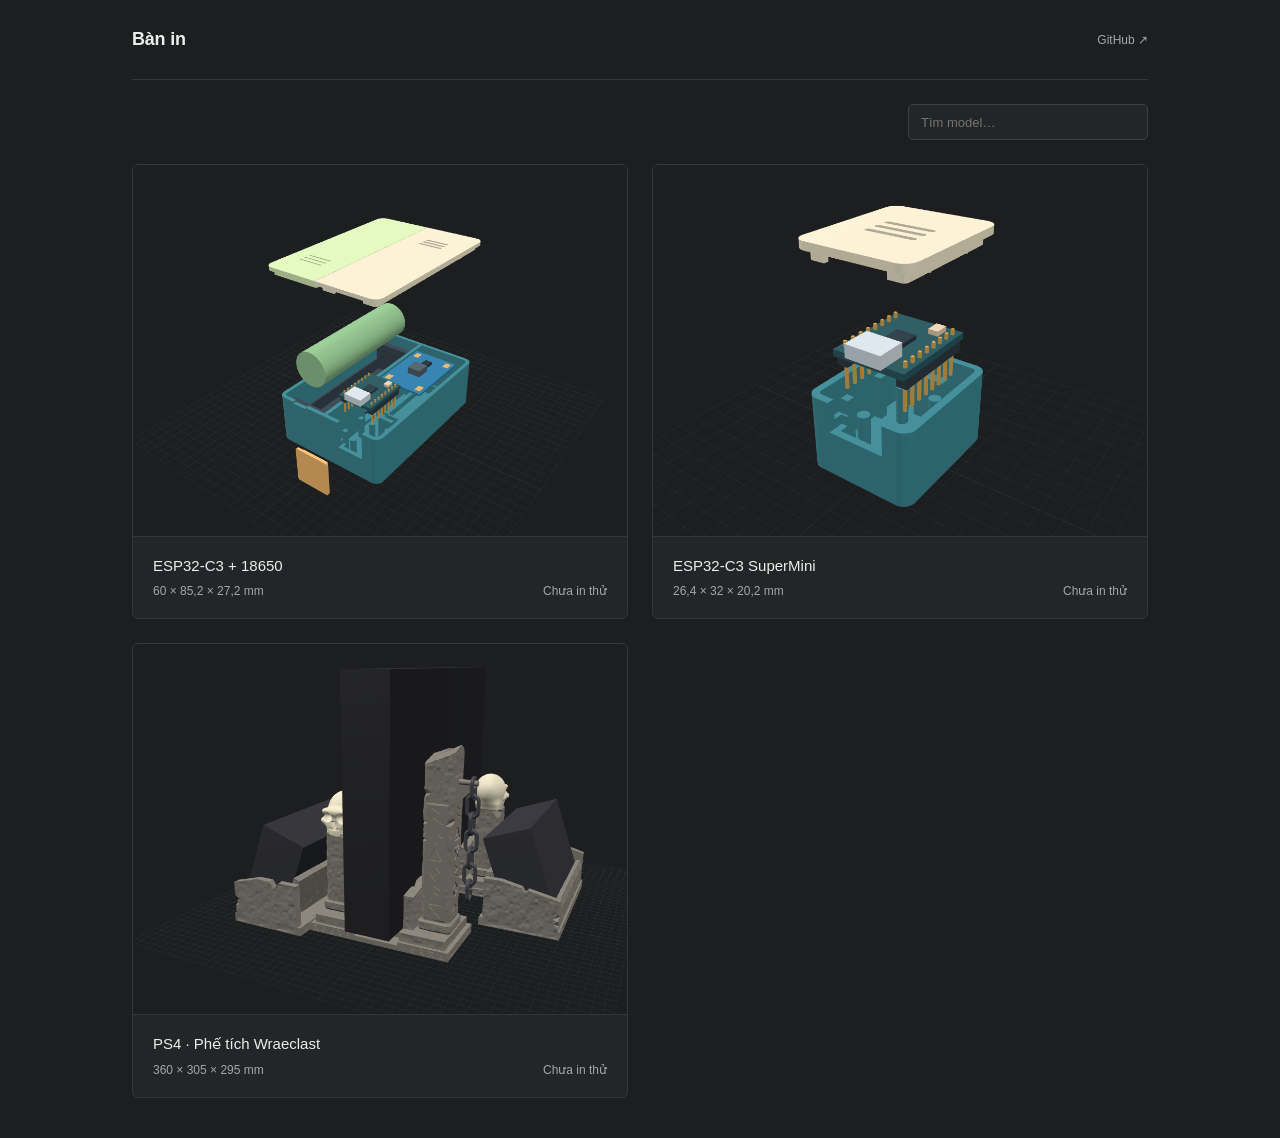
==== index.html @ 0b491463 "Lock model controls while previewing the print and list only present toolpath types Co-Authored-By: " ====
<!doctype html>
<html lang="vi">
<head>
<meta charset="utf-8">
<meta name="viewport" content="width=device-width,initial-scale=1">
<meta name="theme-color" content="#1c1e20">
<title>Bàn in</title>
<link rel="icon" href="data:image/svg+xml,%3Csvg xmlns='http://www.w3.org/2000/svg' viewBox='0 0 32 32'%3E%3Crect width='32' height='32' rx='6' fill='%23232527'/%3E%3Cpath d='m16 5 10 6v11l-10 5-10-5V11zM6 11l10 6 10-6M16 17v10' fill='none' stroke='%23b7cebf' stroke-width='1.5'/%3E%3C/svg%3E">
<link rel="stylesheet" href="viewer/style.css?v=3541917dbc04">
</head>
<body>
<section id="gallery" class="gallery">
<header class="gallery-header"><h1>Bàn in</h1><a href="https://github.com/nguyenvanduocit/esp-enclosures" target="_blank" rel="noopener">GitHub ↗</a></header>
<div class="gallery-tools"><label><span class="sr-only">Tìm model</span><input id="search" type="search" placeholder="Tìm model…" autocomplete="off"></label></div>
<div id="cards" class="cards"></div>
<p id="empty" class="empty" hidden>Không tìm thấy model.</p>
</section>
<div id="workspace" hidden>
<aside aria-label="Điều khiển">
<div class="sidebar-header"><a href="#" class="back-link" aria-label="Về danh sách" title="Về danh sách"><svg class="icon" viewBox="0 0 24 24" aria-hidden="true"><path d="m14 6-6 6 6 6M8 12h12"/></svg></a><h1 id="modelTitle"></h1></div>
<div class="sidebar-body" id="sidebarBody">
<details class="menu animation-menu" id="animationMenu" open>
<summary><svg class="icon" viewBox="0 0 24 24" aria-hidden="true"><path d="m9 5 10 7-10 7Z"/></svg>Animation</summary>
<div class="playback">
<button id="play" disabled aria-label="Phát" aria-pressed="false" title="Phát"><svg class="icon play-icon" viewBox="0 0 24 24" aria-hidden="true"><path d="m9 5 10 7-10 7Z" fill="currentColor" stroke="none"/></svg><svg class="icon pause-icon" viewBox="0 0 24 24" aria-hidden="true"><path d="M8 5v14M16 5v14" stroke-width="3"/></svg></button>
<select id="mode" aria-label="Animation"></select>
<input class="timeline" id="timeline" aria-label="Tua animation" type="range" min="0" max="1000" value="0">
<button id="reset" aria-label="Đặt lại" title="Đặt lại"><svg class="icon " viewBox="0 0 24 24" aria-hidden="true"><path d="M3 10a9 9 0 1 1 2 8 M3 4v6h6"/></svg></button>
</div></details>
<details class="menu" id="displayMenu"><summary><svg class="icon " viewBox="0 0 24 24" aria-hidden="true"><path d="m3 7 9-5 9 5-9 5Z M3 12l9 5 9-5 M3 17l9 5 9-5"/></svg>Hiển thị</summary><div class="panel">
<div id="partControls"></div>
<hr>
<label><input id="wireframe" type="checkbox">Lưới</label>
<div class="views" id="viewControls"></div>
</div></details>
<details class="menu" id="measureMenu"><summary><svg class="icon " viewBox="0 0 24 24" aria-hidden="true"><path d="m3 15 12-12 6 6-12 12Z M12 6l3 3 M9 9l2 2 M6 12l3 3"/></svg>Đo</summary><div class="panel" id="measurementControls">
</div></details>
<details class="menu" id="printMenu" hidden><summary><svg class="icon " viewBox="0 0 24 24" aria-hidden="true"><path d="M6 9V3h12v6 M6 18H4v-7h16v7h-2 M8 14h8v7H8Z"/></svg>Mô phỏng in</summary><div class="panel">
<label><input id="printPreview" type="checkbox">Xem đường in theo lớp</label>
<div class="print-playback">
<button id="printPlay" disabled aria-label="Phát" aria-pressed="false" title="Phát"><svg class="icon play-icon" viewBox="0 0 24 24" aria-hidden="true"><path d="m9 5 10 7-10 7Z" fill="currentColor" stroke="none"/></svg><svg class="icon pause-icon" viewBox="0 0 24 24" aria-hidden="true"><path d="M8 5v14M16 5v14" stroke-width="3"/></svg></button>
<input class="timeline" id="printLayer" type="range" min="1" max="1" value="1" disabled aria-label="Lớp in">
</div>
<p class="print-layer" id="printLayerLabel"></p>
<div id="printTypes"></div>
<p class="print-stats" id="printStats"></p>
</div></details>
</div>
<div class="sidebar-footer"><button id="openPrint"><svg class="icon " viewBox="0 0 24 24" aria-hidden="true"><path d="M12 3v12m-4-4 4 4 4-4 M4 16v5h16v-5"/></svg>In & tải</button></div>
</aside>
<main aria-label="Mô hình 3D"><div class="canvas-wrap" id="stage"><canvas class="scene" id="canvas" tabindex="0" aria-label="Mô hình 3D. Kéo chi tiết để tháo; kéo nền để xoay."></canvas><div id="partTip" class="part-tip" hidden></div><div id="loading">Đang tải…</div><div id="error" role="alert"></div></div>
</main>
</div>
<dialog id="printDialog" aria-labelledby="printTitle"><div class="dialog-header"><h2 id="printTitle">In 3D</h2><button id="closePrint" aria-label="Đóng"><svg class="icon " viewBox="0 0 24 24" aria-hidden="true"><path d="m6 6 12 12 M6 18 18 6"/></svg></button></div>
<h3>STL</h3><div class="downloads" id="downloads"></div>
<a class="bundle" id="bundleDownload" download>Tải tất cả (.zip)</a>
<a class="bundle" id="stepDownload" download>STEP</a>
<a class="bundle" id="projectDownload" download hidden>Bambu Studio (.gcode.3mf)</a>
<div class="print-info"><p class="material-total" id="printSummary"></p><div id="printSections"></div></div></dialog>

<p id="appError" role="alert" hidden></p>
<script type="importmap">{"imports":{"./viewer/vendor/three.module.min.js":"./viewer/vendor/three.module.min.js?v=3541917dbc04","./viewer/vendor/OrbitControls.js":"./viewer/vendor/OrbitControls.js?v=3541917dbc04","./viewer/resources.js":"./viewer/resources.js?v=3541917dbc04","./viewer/model-core.js":"./viewer/model-core.js?v=3541917dbc04","./viewer/print-preview.js":"./viewer/print-preview.js?v=3541917dbc04","./viewer/part-drag.js":"./viewer/part-drag.js?v=3541917dbc04","./viewer/dimensions.js":"./viewer/dimensions.js?v=3541917dbc04","./viewer/renderer.js":"./viewer/renderer.js?v=3541917dbc04","./viewer/app.js":"./viewer/app.js?v=3541917dbc04"}}</script>
<script type="module" src="viewer/app.js?v=3541917dbc04"></script>
</body>
</html>
---- viewer/style.css ----
:root {
  color-scheme: dark;
  --bg: #1c1e20;
  --surface: #232527;
  --control: #2c2f31;
  --hover: #363a3c;
  --border: #3c4042;
  --divider: #323638;
  --text: #eceeed;
  --muted: #a1a8a7;
  --accent: #b7cebf;
  font-family: -apple-system, BlinkMacSystemFont, "Segoe UI", sans-serif;
  font-size: 13px;
}
* { box-sizing: border-box; }
body { margin: 0; height: 100dvh; display: block; background: var(--bg); color: var(--text); }
button, input, select, summary, a { font: inherit; }
button, summary, a { touch-action: manipulation; }
button, select {
  height: 36px; padding: 0 12px; border: 1px solid var(--border); border-radius: 5px;
  background: var(--control); color: var(--text); cursor: pointer;
}
button { display: inline-flex; align-items: center; justify-content: center; gap: 8px; font-weight: 500; }
button:hover, .downloads a:hover, .bundle:hover { background: var(--hover); border-color: #555b5e; }
button:active { background: #414648; }
button:disabled { opacity: .4; cursor: default; }
:where(button, summary, a, input, select, canvas):focus-visible { outline: 2px solid var(--accent); outline-offset: 3px; }
svg.icon { width: 16px; height: 16px; flex-shrink: 0; fill: none; stroke: currentColor; stroke-width: 1.6; stroke-linecap: round; stroke-linejoin: round; }
select {
  appearance: none; padding-right: 32px; width: 100%;
  background-image: url("data:image/svg+xml,%3Csvg xmlns='http://www.w3.org/2000/svg' width='16' height='16' fill='none' stroke='%23a1a8a7' stroke-width='1.5'%3E%3Cpath d='m5 6 3 3 3-3'/%3E%3C/svg%3E");
  background-repeat: no-repeat; background-position: right 9px center;
}
select:hover { border-color: #646c6b; }
aside { width: 272px; flex-shrink: 0; display: flex; flex-direction: column; border-right: 1px solid var(--divider); background: var(--surface); }
.sidebar-header { min-height: 64px; display: flex; align-items: center; gap: 10px; padding: 0 20px; border-bottom: 1px solid var(--divider); }
h1 { margin: 0; font-size: 14px; font-weight: 600; letter-spacing: -.2px; }
.sidebar-body { flex: 1; overflow: auto; scrollbar-width: thin; scrollbar-color: var(--border) transparent; padding: 20px; }
.sidebar-footer { padding: 16px 20px; border-top: 1px solid var(--divider); }
#openPrint { width: 100%; }
.playback { display: grid; grid-template-columns: 36px 1fr 36px; gap: 12px 8px; align-items: center; margin-bottom: 24px; }
#mode { grid-column: 1 / 3; grid-row: 1; }
#play { grid-column: 1; grid-row: 2; padding: 0; background: var(--accent); color: #1d2a23; border-color: transparent; }
#play:hover { background: #d0e1d5; }
#play .pause-icon, #play[aria-pressed=true] .play-icon { display: none; }
#play[aria-pressed=true] .pause-icon { display: block; }
#timeline { grid-column: 2 / -1; grid-row: 2; }
#reset { grid-column: 3; grid-row: 1; padding: 0; }
input[type=range] { appearance: none; background: transparent; height: 28px; width: 100%; min-width: 0; margin: 0; cursor: pointer; }
input[type=range]::-webkit-slider-runnable-track { height: 3px; background: #505755; border-radius: 2px; }
input[type=range]::-webkit-slider-thumb { appearance: none; width: 12px; height: 12px; border-radius: 50%; background: var(--accent); margin-top: -4.5px; }
input[type=range]::-moz-range-track { height: 3px; background: #505755; border-radius: 2px; }
input[type=range]::-moz-range-thumb { width: 12px; height: 12px; border: 0; border-radius: 50%; background: var(--accent); }
input[type=checkbox] { appearance: none; width: 16px; height: 16px; flex-shrink: 0; margin: 0; border: 1px solid #6b7471; border-radius: 3px; background: transparent; cursor: pointer; }
input[type=checkbox]:checked { border-color: var(--accent); background: var(--accent) url("data:image/svg+xml,%3Csvg xmlns='http://www.w3.org/2000/svg' width='14' height='14' fill='none' stroke='%231d2a23' stroke-width='1.8'%3E%3Cpath d='m3 7 2.5 2.5L11 4'/%3E%3C/svg%3E") center no-repeat; }
.menu { border-top: 1px solid var(--divider); }
.animation-menu { border: 0; }
.animation-menu > summary { display: none; }
summary { display: flex; align-items: center; gap: 10px; min-height: 48px; cursor: pointer; list-style: none; user-select: none; font-weight: 500; }
summary::-webkit-details-marker { display: none; }
summary::after { content: ''; width: 6px; height: 6px; border-right: 1.5px solid var(--muted); border-bottom: 1.5px solid var(--muted); transform: rotate(-45deg); margin-left: auto; margin-right: 4px; }
details[open] > summary::after { transform: rotate(45deg); }
summary:hover { color: var(--accent); }
summary > .icon { color: var(--muted); }
.panel { padding: 0 0 16px; }
.panel label { display: flex; align-items: center; gap: 10px; min-height: 34px; cursor: pointer; color: #c9cecb; }
.panel label:hover { color: var(--text); }
.panel hr { border: 0; border-top: 1px solid var(--divider); margin: 8px 0; }
.views { display: flex; gap: 8px; margin-top: 12px; }
.views button { flex: 1; }
main { flex: 1; position: relative; min-width: 0; min-height: 0; }
.canvas-wrap { position: absolute; inset: 0; overflow: hidden; }
canvas.scene { display: block; width: 100%; height: 100%; touch-action: none; }
.part-tip { position: absolute; z-index: 4; max-width: 260px; padding: 7px 10px; border: 1px solid var(--border); border-radius: 5px; background: var(--surface); color: var(--text); font-size: 12px; pointer-events: none; }
.part-tip[hidden] { display: none; }
#loading { position: absolute; inset: 45% 0 auto; text-align: center; color: var(--muted); pointer-events: none; }
#error { display: none; position: absolute; inset: 35% 10% auto; background: var(--surface); border: 1px solid #efb96e; padding: 20px; }
dialog { width: min(520px,calc(100% - 32px)); max-height: 85dvh; padding: 24px; border: 1px solid var(--border); border-radius: 8px; color: var(--text); background: var(--surface); }
dialog::backdrop { background: #0009; }
.dialog-header { display: flex; justify-content: space-between; align-items: center; margin-bottom: 24px; }
.dialog-header h2 { margin: 0; font-size: 16px; font-weight: 600; }
.dialog-header button { width: 32px; height: 32px; padding: 0; border-color: transparent; background: transparent; }
h3 { font-size: 12px; font-weight: 500; color: var(--muted); margin: 0 0 10px; }
a { color: var(--accent); text-decoration: none; }
.downloads { display: grid; grid-template-columns: 1fr 1fr; gap: 8px; }
.downloads a, .bundle { display: flex; align-items: center; justify-content: center; min-height: 40px; padding: 8px 12px; border: 1px solid var(--border); border-radius: 5px; color: var(--text); background: var(--control); }
.bundle { margin-top: 8px; gap: 8px; }
.print-info { margin-top: 24px; }
.material-total { margin: 0 0 16px; color: var(--muted); font-size: 12px; }
.print-info details { border-top: 1px solid var(--divider); }
.print-info details[open] { padding-bottom: 16px; }
.print-info table { width: 100%; border-collapse: collapse; font-size: 12px; line-height: 1.5; }
.print-info th, .print-info td { padding: 8px 0; text-align: left; vertical-align: top; border-bottom: 1px solid var(--divider); }
.print-info th { font-weight: 400; color: var(--muted); width: 48%; padding-right: 12px; }
.print-info tr:last-child th, .print-info tr:last-child td { border: 0; }
.print-info small { display: block; font-size: 12px; color: var(--muted); line-height: 1.6; margin-top: 12px; }
.print-info ul { padding-left: 18px; font-size: 12px; line-height: 1.6; margin: 12px 0; }
.print-info li + li { margin-top: 8px; }
@media(max-width:600px) {
  aside { width: 100%; flex-shrink: 0; display: grid; grid-template-columns: 1fr auto; border-right: 0; border-bottom: 1px solid var(--divider); }
  .sidebar-header { min-height: 56px; padding: 0 16px; border: 0; }
  .sidebar-footer { grid-column: 2; grid-row: 1; padding: 10px 16px 10px 0; border: 0; }
  .sidebar-footer button { font-size: 12px; }
  .sidebar-body { grid-column: 1 / -1; padding: 0 16px; overflow: visible; }
  .animation-menu { border-top: 1px solid var(--divider); }
  .animation-menu > summary { display: flex; }
  #partControls, #measurementControls { display: grid; grid-template-columns: repeat(2, minmax(0, 1fr)); column-gap: 12px; }
  .playback { grid-template-columns: 36px minmax(92px,1fr) minmax(40px,1fr) 36px; gap: 8px; margin: 0 0 12px; }
  #play { grid-column: 1; grid-row: 1; }
  #mode { grid-column: 2; grid-row: 1; padding-left: 8px; padding-right: 24px; background-position: right 4px center; }
  #timeline { grid-column: 3; grid-row: 1; }
  #reset { grid-column: 4; grid-row: 1; }
  summary { min-height: 44px; }
  main { min-height: 0; }
}
[hidden] { display: none !important; }
#workspace { display: flex; height: 100dvh; }
.back-link { display: flex; align-items: center; justify-content: center; width: 28px; height: 32px; margin-left: -6px; flex-shrink: 0; color: var(--muted); border-radius: 4px; }
.back-link:hover { color: var(--text); background: var(--hover); }
.sidebar-header h1 { font-size: 13px; }
.gallery { max-width: 1080px; padding: 0 32px 40px; margin: auto; }
.gallery-header { height: 80px; display: flex; align-items: center; justify-content: space-between; border-bottom: 1px solid var(--divider); }
.gallery-header h1 { font-size: 18px; }
.gallery-header a { font-size: 12px; color: var(--muted); }
.gallery-tools { padding: 24px 0; display: flex; justify-content: flex-end; }
input[type=search] { width: 240px; height: 36px; border: 1px solid var(--border); border-radius: 5px; padding: 0 12px; background: var(--surface); color: var(--text); }
.cards { display: grid; grid-template-columns: repeat(2,minmax(0,1fr)); gap: 24px; }
.card { overflow: hidden; border: 1px solid var(--divider); border-radius: 6px; background: var(--surface); }
.card:hover { border-color: #69756d; }
.card > a { display: block; color: var(--text); }
.card img { width: 100%; height: auto; aspect-ratio: 4/3; object-fit: cover; display: block; background: var(--bg); }
.card-content { padding: 20px; border-top: 1px solid var(--divider); }
.card h2 { font-size: 15px; font-weight: 500; margin: 0 0 10px; }
.card-meta { display: flex; justify-content: space-between; gap: 12px; color: var(--muted); font-size: 12px; font-variant-numeric: tabular-nums; }
.empty { padding: 48px 0; text-align: center; color: var(--muted); }
#appError { margin: 24px; padding: 16px; border: 1px solid var(--border); background: var(--surface); }
.sr-only { position: absolute; width: 1px; height: 1px; overflow: hidden; clip: rect(0,0,0,0); white-space: nowrap; }
@media(max-width:600px) {
  #workspace { flex-direction: column; }
  .gallery { padding: 0 16px 24px; }
  .gallery-header { height: 64px; }
  .gallery-tools { padding: 16px 0; }
  .gallery-tools label, input[type=search] { width: 100%; }
  .cards { grid-template-columns: 1fr; gap: 16px; }
}
.print-playback { display: grid; grid-template-columns: 36px 1fr; gap: 8px; align-items: center; margin: 8px 0; }
#printPlay { padding: 0; background: var(--accent); color: #1d2a23; border-color: transparent; }
#printPlay:disabled { opacity: .45; }
#printPlay .pause-icon, #printPlay[aria-pressed=true] .play-icon { display: none; }
#printPlay[aria-pressed=true] .pause-icon { display: block; }
.print-layer, .print-stats { margin: 4px 0 8px; color: var(--muted); font-size: 13px; font-variant-numeric: tabular-nums; }
.swatch { width: 12px; height: 12px; border-radius: 2px; flex: none; }
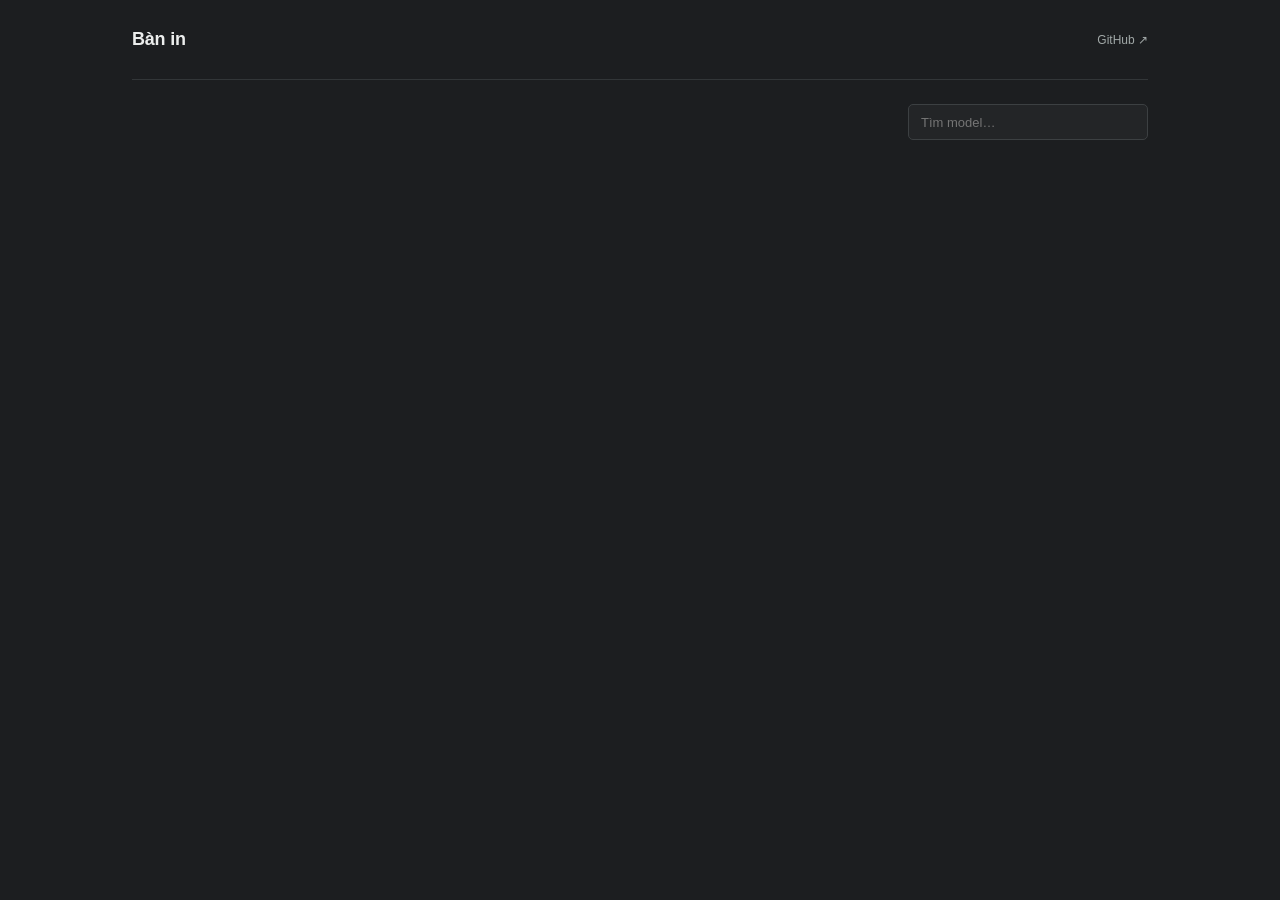
==== commit c5162674: "Update PS4 Wraeclast stand; add Meshy extraction skill; clean up viewer Co-Authored-By: Claude Sonne" ====
--- a/index.html
+++ b/index.html
@@ -6,7 +6,7 @@
 <meta name="theme-color" content="#1c1e20">
 <title>Bàn in</title>
 <link rel="icon" href="data:image/svg+xml,%3Csvg xmlns='http://www.w3.org/2000/svg' viewBox='0 0 32 32'%3E%3Crect width='32' height='32' rx='6' fill='%23232527'/%3E%3Cpath d='m16 5 10 6v11l-10 5-10-5V11zM6 11l10 6 10-6M16 17v10' fill='none' stroke='%23b7cebf' stroke-width='1.5'/%3E%3C/svg%3E">
-<link rel="stylesheet" href="viewer/style.css?v=3541917dbc04">
+<link rel="stylesheet" href="viewer/style.css?v=66f4c6545db6">
 </head>
 <body>
 <section id="gallery" class="gallery">
@@ -15,40 +15,45 @@
 <div id="cards" class="cards"></div>
 <p id="empty" class="empty" hidden>Không tìm thấy model.</p>
 </section>
-<div id="workspace" hidden>
+<div id="workspace" class="workspace" hidden>
 <aside aria-label="Điều khiển">
 <div class="sidebar-header"><a href="#" class="back-link" aria-label="Về danh sách" title="Về danh sách"><svg class="icon" viewBox="0 0 24 24" aria-hidden="true"><path d="m14 6-6 6 6 6M8 12h12"/></svg></a><h1 id="modelTitle"></h1></div>
 <div class="sidebar-body" id="sidebarBody">
 <details class="menu animation-menu" id="animationMenu" open>
 <summary><svg class="icon" viewBox="0 0 24 24" aria-hidden="true"><path d="m9 5 10 7-10 7Z"/></svg>Animation</summary>
 <div class="playback">
+<select id="mode" aria-label="Animation"></select>
 <button id="play" disabled aria-label="Phát" aria-pressed="false" title="Phát"><svg class="icon play-icon" viewBox="0 0 24 24" aria-hidden="true"><path d="m9 5 10 7-10 7Z" fill="currentColor" stroke="none"/></svg><svg class="icon pause-icon" viewBox="0 0 24 24" aria-hidden="true"><path d="M8 5v14M16 5v14" stroke-width="3"/></svg></button>
-<select id="mode" aria-label="Animation"></select>
 <input class="timeline" id="timeline" aria-label="Tua animation" type="range" min="0" max="1000" value="0">
-<button id="reset" aria-label="Đặt lại" title="Đặt lại"><svg class="icon " viewBox="0 0 24 24" aria-hidden="true"><path d="M3 10a9 9 0 1 1 2 8 M3 4v6h6"/></svg></button>
 </div></details>
 <details class="menu" id="displayMenu"><summary><svg class="icon " viewBox="0 0 24 24" aria-hidden="true"><path d="m3 7 9-5 9 5-9 5Z M3 12l9 5 9-5 M3 17l9 5 9-5"/></svg>Hiển thị</summary><div class="panel">
 <div id="partControls"></div>
 <hr>
 <label><input id="wireframe" type="checkbox">Lưới</label>
-<div class="views" id="viewControls"></div>
 </div></details>
 <details class="menu" id="measureMenu"><summary><svg class="icon " viewBox="0 0 24 24" aria-hidden="true"><path d="m3 15 12-12 6 6-12 12Z M12 6l3 3 M9 9l2 2 M6 12l3 3"/></svg>Đo</summary><div class="panel" id="measurementControls">
 </div></details>
-<details class="menu" id="printMenu" hidden><summary><svg class="icon " viewBox="0 0 24 24" aria-hidden="true"><path d="M6 9V3h12v6 M6 18H4v-7h16v7h-2 M8 14h8v7H8Z"/></svg>Mô phỏng in</summary><div class="panel">
-<label><input id="printPreview" type="checkbox">Xem đường in theo lớp</label>
+</div>
+<div class="sidebar-footer"><a class="screen-link" id="printLink" title="Mô phỏng in" hidden><svg class="icon " viewBox="0 0 24 24" aria-hidden="true"><path d="M6 9V3h12v6 M6 18H4v-7h16v7h-2 M8 14h8v7H8Z"/></svg>Mô phỏng in</a><button id="openPrint"><svg class="icon " viewBox="0 0 24 24" aria-hidden="true"><path d="M12 3v12m-4-4 4 4 4-4 M4 16v5h16v-5"/></svg>In & tải</button></div>
+</aside>
+<main aria-label="Mô hình 3D"><div class="canvas-wrap" id="stage"><canvas class="scene" id="canvas" tabindex="0" aria-label="Mô hình 3D. Kéo chi tiết để tháo; kéo nền để xoay."></canvas><div id="partTip" class="part-tip" hidden></div><div id="loading">Đang tải…</div><div id="error" role="alert"></div></div>
+</main>
+</div>
+<div id="printScreen" class="workspace" hidden>
+<aside aria-label="Điều khiển mô phỏng in">
+<div class="sidebar-header"><a href="#" class="back-link" aria-label="Về danh sách" title="Về danh sách"><svg class="icon" viewBox="0 0 24 24" aria-hidden="true"><path d="m14 6-6 6 6 6M8 12h12"/></svg></a><h1 id="printModelTitle"></h1></div>
+<div class="sidebar-body" id="printControls" hidden>
 <div class="print-playback">
-<button id="printPlay" disabled aria-label="Phát" aria-pressed="false" title="Phát"><svg class="icon play-icon" viewBox="0 0 24 24" aria-hidden="true"><path d="m9 5 10 7-10 7Z" fill="currentColor" stroke="none"/></svg><svg class="icon pause-icon" viewBox="0 0 24 24" aria-hidden="true"><path d="M8 5v14M16 5v14" stroke-width="3"/></svg></button>
-<input class="timeline" id="printLayer" type="range" min="1" max="1" value="1" disabled aria-label="Lớp in">
+<button id="printPlay" aria-label="Phát" aria-pressed="false" title="Phát"><svg class="icon play-icon" viewBox="0 0 24 24" aria-hidden="true"><path d="m9 5 10 7-10 7Z" fill="currentColor" stroke="none"/></svg><svg class="icon pause-icon" viewBox="0 0 24 24" aria-hidden="true"><path d="M8 5v14M16 5v14" stroke-width="3"/></svg></button>
+<input class="timeline" id="printLayer" type="range" min="1" max="1" value="1" aria-label="Lớp in">
 </div>
 <p class="print-layer" id="printLayerLabel"></p>
-<div id="printTypes"></div>
-<p class="print-stats" id="printStats"></p>
-</div></details>
+<div class="panel" id="printTypes"></div>
+<div class="print-info" id="printStats"></div>
 </div>
-<div class="sidebar-footer"><button id="openPrint"><svg class="icon " viewBox="0 0 24 24" aria-hidden="true"><path d="M12 3v12m-4-4 4 4 4-4 M4 16v5h16v-5"/></svg>In & tải</button></div>
+<div class="sidebar-footer"><a class="screen-link" id="modelLink" title="Xem mô hình 3D"><svg class="icon " viewBox="0 0 24 24" aria-hidden="true"><path d="m12 2 9 5v10l-9 5-9-5V7Z M3 7l9 5 9-5 M12 12v10"/></svg>Xem mô hình 3D</a></div>
 </aside>
-<main aria-label="Mô hình 3D"><div class="canvas-wrap" id="stage"><canvas class="scene" id="canvas" tabindex="0" aria-label="Mô hình 3D. Kéo chi tiết để tháo; kéo nền để xoay."></canvas><div id="partTip" class="part-tip" hidden></div><div id="loading">Đang tải…</div><div id="error" role="alert"></div></div>
+<main aria-label="Mô phỏng in"><div class="canvas-wrap" id="printStage"><canvas class="scene" id="printCanvas" tabindex="0" aria-label="Đường in trên bàn in. Kéo để xoay."></canvas><p class="stage-status" id="printStatus" hidden></p></div>
 </main>
 </div>
 <dialog id="printDialog" aria-labelledby="printTitle"><div class="dialog-header"><h2 id="printTitle">In 3D</h2><button id="closePrint" aria-label="Đóng"><svg class="icon " viewBox="0 0 24 24" aria-hidden="true"><path d="m6 6 12 12 M6 18 18 6"/></svg></button></div>
@@ -59,7 +64,7 @@
 <div class="print-info"><p class="material-total" id="printSummary"></p><div id="printSections"></div></div></dialog>
 
 <p id="appError" role="alert" hidden></p>
-<script type="importmap">{"imports":{"./viewer/vendor/three.module.min.js":"./viewer/vendor/three.module.min.js?v=3541917dbc04","./viewer/vendor/OrbitControls.js":"./viewer/vendor/OrbitControls.js?v=3541917dbc04","./viewer/resources.js":"./viewer/resources.js?v=3541917dbc04","./viewer/model-core.js":"./viewer/model-core.js?v=3541917dbc04","./viewer/print-preview.js":"./viewer/print-preview.js?v=3541917dbc04","./viewer/part-drag.js":"./viewer/part-drag.js?v=3541917dbc04","./viewer/dimensions.js":"./viewer/dimensions.js?v=3541917dbc04","./viewer/renderer.js":"./viewer/renderer.js?v=3541917dbc04","./viewer/app.js":"./viewer/app.js?v=3541917dbc04"}}</script>
-<script type="module" src="viewer/app.js?v=3541917dbc04"></script>
+<script type="importmap">{"imports":{"./viewer/vendor/three.module.min.js":"./viewer/vendor/three.module.min.js?v=66f4c6545db6","./viewer/vendor/OrbitControls.js":"./viewer/vendor/OrbitControls.js?v=66f4c6545db6","./viewer/dom.js":"./viewer/dom.js?v=66f4c6545db6","./viewer/resources.js":"./viewer/resources.js?v=66f4c6545db6","./viewer/model-core.js":"./viewer/model-core.js?v=66f4c6545db6","./viewer/scene.js":"./viewer/scene.js?v=66f4c6545db6","./viewer/print-preview.js":"./viewer/print-preview.js?v=66f4c6545db6","./viewer/part-drag.js":"./viewer/part-drag.js?v=66f4c6545db6","./viewer/dimensions.js":"./viewer/dimensions.js?v=66f4c6545db6","./viewer/renderer.js":"./viewer/renderer.js?v=66f4c6545db6","./viewer/model-screen.js":"./viewer/model-screen.js?v=66f4c6545db6","./viewer/print-screen.js":"./viewer/print-screen.js?v=66f4c6545db6","./viewer/app.js":"./viewer/app.js?v=66f4c6545db6"}}</script>
+<script type="module" src="viewer/app.js?v=66f4c6545db6"></script>
 </body>
 </html>
--- a/viewer/style.css
+++ b/viewer/style.css
@@ -37,16 +37,17 @@
 .sidebar-header { min-height: 64px; display: flex; align-items: center; gap: 10px; padding: 0 20px; border-bottom: 1px solid var(--divider); }
 h1 { margin: 0; font-size: 14px; font-weight: 600; letter-spacing: -.2px; }
 .sidebar-body { flex: 1; overflow: auto; scrollbar-width: thin; scrollbar-color: var(--border) transparent; padding: 20px; }
-.sidebar-footer { padding: 16px 20px; border-top: 1px solid var(--divider); }
-#openPrint { width: 100%; }
-.playback { display: grid; grid-template-columns: 36px 1fr 36px; gap: 12px 8px; align-items: center; margin-bottom: 24px; }
-#mode { grid-column: 1 / 3; grid-row: 1; }
-#play { grid-column: 1; grid-row: 2; padding: 0; background: var(--accent); color: #1d2a23; border-color: transparent; }
+.sidebar-footer { display: flex; flex-direction: column; gap: 8px; margin-top: auto; padding: 16px 20px; border-top: 1px solid var(--divider); }
+#openPrint, .screen-link { width: 100%; }
+.screen-link { display: inline-flex; align-items: center; justify-content: center; gap: 8px; height: 36px; padding: 0 12px; border: 1px solid var(--border); border-radius: 5px; background: var(--control); color: var(--text); font-weight: 500; }
+.screen-link:hover { background: var(--hover); border-color: #555b5e; }
+.playback { display: grid; grid-template-columns: 1fr 36px; gap: 12px 8px; align-items: center; margin-bottom: 24px; }
+#mode { grid-column: 1; grid-row: 1; }
+#play { grid-column: 2; grid-row: 1; padding: 0; background: var(--accent); color: #1d2a23; border-color: transparent; }
 #play:hover { background: #d0e1d5; }
 #play .pause-icon, #play[aria-pressed=true] .play-icon { display: none; }
 #play[aria-pressed=true] .pause-icon { display: block; }
-#timeline { grid-column: 2 / -1; grid-row: 2; }
-#reset { grid-column: 3; grid-row: 1; padding: 0; }
+#timeline { grid-column: 1 / -1; grid-row: 2; }
 input[type=range] { appearance: none; background: transparent; height: 28px; width: 100%; min-width: 0; margin: 0; cursor: pointer; }
 input[type=range]::-webkit-slider-runnable-track { height: 3px; background: #505755; border-radius: 2px; }
 input[type=range]::-webkit-slider-thumb { appearance: none; width: 12px; height: 12px; border-radius: 50%; background: var(--accent); margin-top: -4.5px; }
@@ -67,8 +68,6 @@
 .panel label { display: flex; align-items: center; gap: 10px; min-height: 34px; cursor: pointer; color: #c9cecb; }
 .panel label:hover { color: var(--text); }
 .panel hr { border: 0; border-top: 1px solid var(--divider); margin: 8px 0; }
-.views { display: flex; gap: 8px; margin-top: 12px; }
-.views button { flex: 1; }
 main { flex: 1; position: relative; min-width: 0; min-height: 0; }
 .canvas-wrap { position: absolute; inset: 0; overflow: hidden; }
 canvas.scene { display: block; width: 100%; height: 100%; touch-action: none; }
@@ -90,32 +89,38 @@
 .material-total { margin: 0 0 16px; color: var(--muted); font-size: 12px; }
 .print-info details { border-top: 1px solid var(--divider); }
 .print-info details[open] { padding-bottom: 16px; }
-.print-info table { width: 100%; border-collapse: collapse; font-size: 12px; line-height: 1.5; }
-.print-info th, .print-info td { padding: 8px 0; text-align: left; vertical-align: top; border-bottom: 1px solid var(--divider); }
-.print-info th { font-weight: 400; color: var(--muted); width: 48%; padding-right: 12px; }
-.print-info tr:last-child th, .print-info tr:last-child td { border: 0; }
+.print-info table, .print-info tbody { display: block; font-size: 12px; line-height: 1.5; }
+.print-info tr { display: block; padding: 8px 0; border-bottom: 1px solid var(--divider); }
+.print-info th, .print-info td { display: block; padding: 0; text-align: left; }
+.print-info th { font-weight: 400; color: var(--muted); }
+.print-info tr:last-child { border: 0; }
 .print-info small { display: block; font-size: 12px; color: var(--muted); line-height: 1.6; margin-top: 12px; }
 .print-info ul { padding-left: 18px; font-size: 12px; line-height: 1.6; margin: 12px 0; }
 .print-info li + li { margin-top: 8px; }
 @media(max-width:600px) {
   aside { width: 100%; flex-shrink: 0; display: grid; grid-template-columns: 1fr auto; border-right: 0; border-bottom: 1px solid var(--divider); }
   .sidebar-header { min-height: 56px; padding: 0 16px; border: 0; }
-  .sidebar-footer { grid-column: 2; grid-row: 1; padding: 10px 16px 10px 0; border: 0; }
-  .sidebar-footer button { font-size: 12px; }
+  .sidebar-footer { grid-column: 2; grid-row: 1; flex-direction: row; margin-top: 0; padding: 10px 16px 10px 0; border: 0; }
+  .sidebar-footer button, .screen-link { font-size: 12px; white-space: nowrap; }
+  .sidebar-footer .screen-link { width: auto; }
   .sidebar-body { grid-column: 1 / -1; padding: 0 16px; overflow: visible; }
   .animation-menu { border-top: 1px solid var(--divider); }
   .animation-menu > summary { display: flex; }
   #partControls, #measurementControls { display: grid; grid-template-columns: repeat(2, minmax(0, 1fr)); column-gap: 12px; }
-  .playback { grid-template-columns: 36px minmax(92px,1fr) minmax(40px,1fr) 36px; gap: 8px; margin: 0 0 12px; }
+  .playback { grid-template-columns: 36px minmax(92px,1fr) minmax(40px,1fr); gap: 8px; margin: 0 0 12px; }
   #play { grid-column: 1; grid-row: 1; }
   #mode { grid-column: 2; grid-row: 1; padding-left: 8px; padding-right: 24px; background-position: right 4px center; }
   #timeline { grid-column: 3; grid-row: 1; }
-  #reset { grid-column: 4; grid-row: 1; }
   summary { min-height: 44px; }
   main { min-height: 0; }
+  #printScreen aside { max-height: 45dvh; grid-template-rows: auto minmax(0, 1fr); }
+  #printControls { overflow: auto; }
+}
+@media(max-width:400px) {
+  .sidebar-footer button, .screen-link { font-size: 0; gap: 0; padding: 0 10px; }
 }
 [hidden] { display: none !important; }
-#workspace { display: flex; height: 100dvh; }
+.workspace { display: flex; height: 100dvh; }
 .back-link { display: flex; align-items: center; justify-content: center; width: 28px; height: 32px; margin-left: -6px; flex-shrink: 0; color: var(--muted); border-radius: 4px; }
 .back-link:hover { color: var(--text); background: var(--hover); }
 .sidebar-header h1 { font-size: 13px; }
@@ -137,7 +142,7 @@
 #appError { margin: 24px; padding: 16px; border: 1px solid var(--border); background: var(--surface); }
 .sr-only { position: absolute; width: 1px; height: 1px; overflow: hidden; clip: rect(0,0,0,0); white-space: nowrap; }
 @media(max-width:600px) {
-  #workspace { flex-direction: column; }
+  .workspace { flex-direction: column; }
   .gallery { padding: 0 16px 24px; }
   .gallery-header { height: 64px; }
   .gallery-tools { padding: 16px 0; }
@@ -146,8 +151,8 @@
 }
 .print-playback { display: grid; grid-template-columns: 36px 1fr; gap: 8px; align-items: center; margin: 8px 0; }
 #printPlay { padding: 0; background: var(--accent); color: #1d2a23; border-color: transparent; }
-#printPlay:disabled { opacity: .45; }
 #printPlay .pause-icon, #printPlay[aria-pressed=true] .play-icon { display: none; }
 #printPlay[aria-pressed=true] .pause-icon { display: block; }
-.print-layer, .print-stats { margin: 4px 0 8px; color: var(--muted); font-size: 13px; font-variant-numeric: tabular-nums; }
+.print-layer { margin: 4px 0 8px; color: var(--muted); font-size: 13px; font-variant-numeric: tabular-nums; }
 .swatch { width: 12px; height: 12px; border-radius: 2px; flex: none; }
+.stage-status { position: absolute; inset: 40% 10% auto; margin: 0; text-align: center; color: var(--muted); }
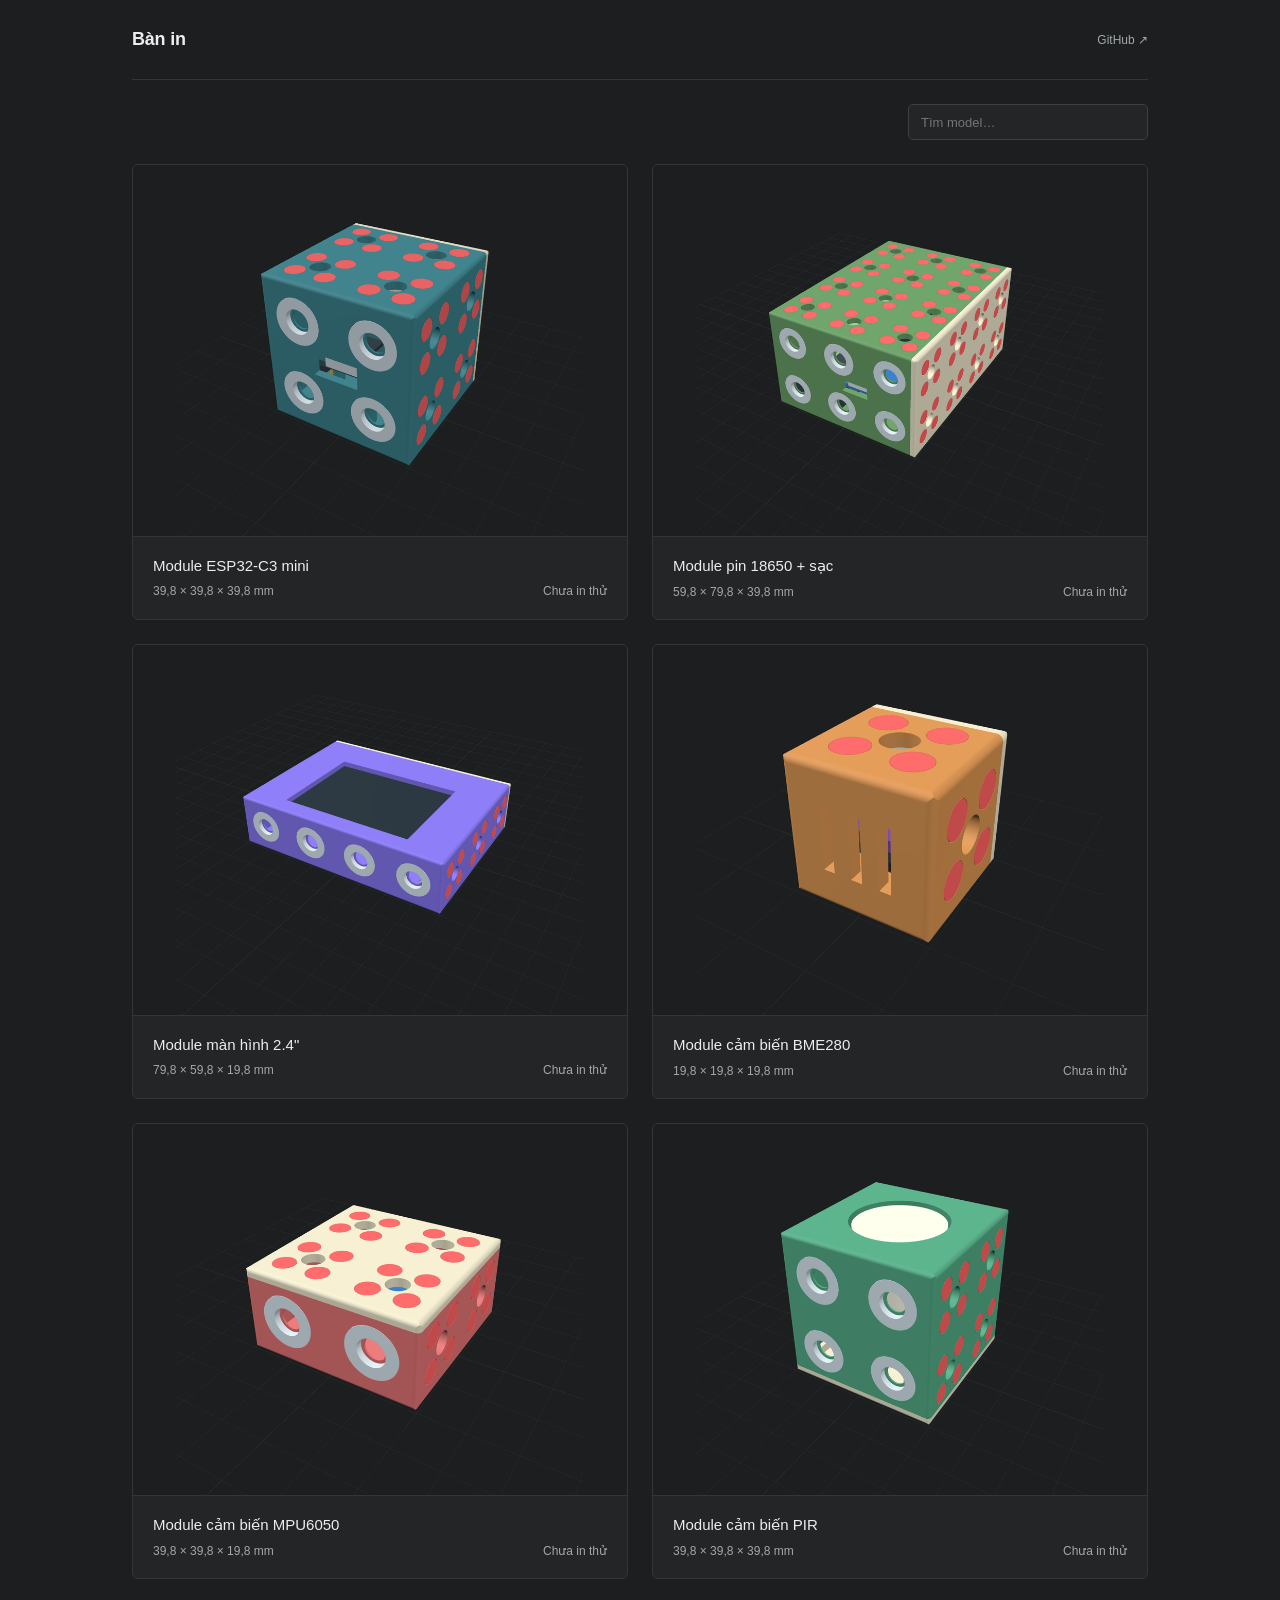
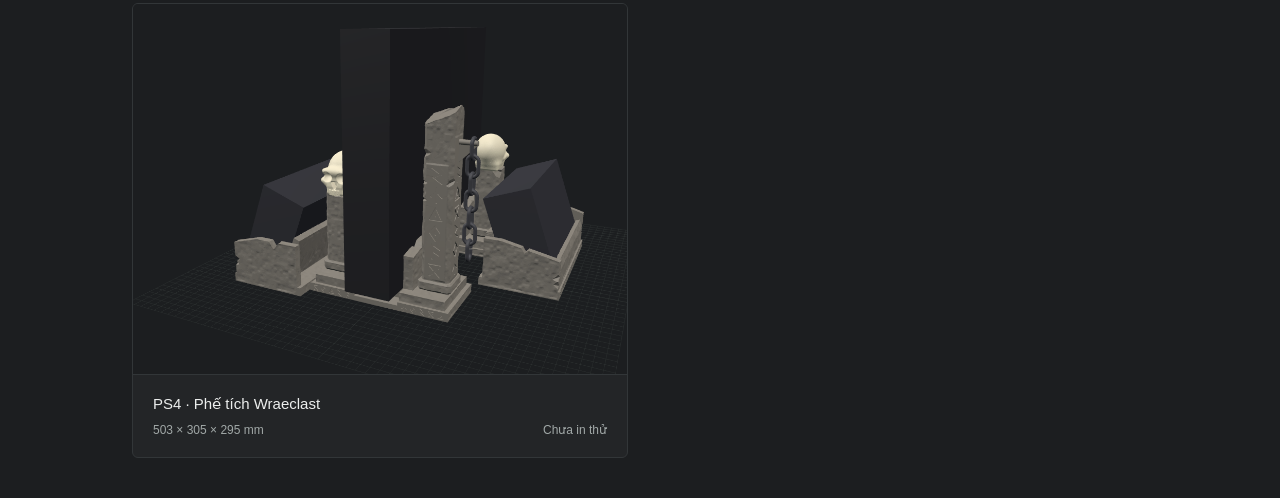
==== commit b92d08a4: "Dragging a box carries its magnets, washers and boards Add an optional drag.carries list (schema, Dr" ====
--- a/index.html
+++ b/index.html
@@ -6,13 +6,13 @@
 <meta name="theme-color" content="#1c1e20">
 <title>Bàn in</title>
 <link rel="icon" href="data:image/svg+xml,%3Csvg xmlns='http://www.w3.org/2000/svg' viewBox='0 0 32 32'%3E%3Crect width='32' height='32' rx='6' fill='%23232527'/%3E%3Cpath d='m16 5 10 6v11l-10 5-10-5V11zM6 11l10 6 10-6M16 17v10' fill='none' stroke='%23b7cebf' stroke-width='1.5'/%3E%3C/svg%3E">
-<link rel="stylesheet" href="viewer/style.css?v=66f4c6545db6">
+<link rel="stylesheet" href="viewer/style.css?v=2950e15dbf0c">
 </head>
 <body>
 <section id="gallery" class="gallery">
 <header class="gallery-header"><h1>Bàn in</h1><a href="https://github.com/nguyenvanduocit/esp-enclosures" target="_blank" rel="noopener">GitHub ↗</a></header>
 <div class="gallery-tools"><label><span class="sr-only">Tìm model</span><input id="search" type="search" placeholder="Tìm model…" autocomplete="off"></label></div>
-<div id="cards" class="cards"></div>
+<div id="cards" class="cards" aria-busy="true"><article class="card skeleton" aria-hidden="true"><div class="skeleton-image"></div><div class="card-content"><div class="skeleton-line"></div><div class="skeleton-line short"></div></div></article><article class="card skeleton" aria-hidden="true"><div class="skeleton-image"></div><div class="card-content"><div class="skeleton-line"></div><div class="skeleton-line short"></div></div></article></div>
 <p id="empty" class="empty" hidden>Không tìm thấy model.</p>
 </section>
 <div id="workspace" class="workspace" hidden>
@@ -36,7 +36,7 @@
 </div>
 <div class="sidebar-footer"><a class="screen-link" id="printLink" title="Mô phỏng in" hidden><svg class="icon " viewBox="0 0 24 24" aria-hidden="true"><path d="M6 9V3h12v6 M6 18H4v-7h16v7h-2 M8 14h8v7H8Z"/></svg>Mô phỏng in</a><button id="openPrint"><svg class="icon " viewBox="0 0 24 24" aria-hidden="true"><path d="M12 3v12m-4-4 4 4 4-4 M4 16v5h16v-5"/></svg>In & tải</button></div>
 </aside>
-<main aria-label="Mô hình 3D"><div class="canvas-wrap" id="stage"><canvas class="scene" id="canvas" tabindex="0" aria-label="Mô hình 3D. Kéo chi tiết để tháo; kéo nền để xoay."></canvas><div id="partTip" class="part-tip" hidden></div><div id="loading">Đang tải…</div><div id="error" role="alert"></div></div>
+<main aria-label="Mô hình 3D"><div class="canvas-wrap" id="stage" aria-busy="true"><canvas class="scene" id="canvas" tabindex="0" aria-label="Mô hình 3D. Kéo chi tiết để tháo; kéo nền để xoay."></canvas><div id="partTip" class="part-tip" hidden></div><div id="stageStatus" class="status status-overlay" hidden></div></div>
 </main>
 </div>
 <div id="printScreen" class="workspace" hidden>
@@ -53,7 +53,7 @@
 </div>
 <div class="sidebar-footer"><a class="screen-link" id="modelLink" title="Xem mô hình 3D"><svg class="icon " viewBox="0 0 24 24" aria-hidden="true"><path d="m12 2 9 5v10l-9 5-9-5V7Z M3 7l9 5 9-5 M12 12v10"/></svg>Xem mô hình 3D</a></div>
 </aside>
-<main aria-label="Mô phỏng in"><div class="canvas-wrap" id="printStage"><canvas class="scene" id="printCanvas" tabindex="0" aria-label="Đường in trên bàn in. Kéo để xoay."></canvas><p class="stage-status" id="printStatus" hidden></p></div>
+<main aria-label="Mô phỏng in"><div class="canvas-wrap" id="printStage"><canvas class="scene" id="printCanvas" tabindex="0" aria-label="Đường in trên bàn in. Kéo để xoay."></canvas><div id="printStatus" class="status status-overlay" hidden></div></div>
 </main>
 </div>
 <dialog id="printDialog" aria-labelledby="printTitle"><div class="dialog-header"><h2 id="printTitle">In 3D</h2><button id="closePrint" aria-label="Đóng"><svg class="icon " viewBox="0 0 24 24" aria-hidden="true"><path d="m6 6 12 12 M6 18 18 6"/></svg></button></div>
@@ -63,8 +63,8 @@
 <a class="bundle" id="projectDownload" download hidden>Bambu Studio (.gcode.3mf)</a>
 <div class="print-info"><p class="material-total" id="printSummary"></p><div id="printSections"></div></div></dialog>
 
-<p id="appError" role="alert" hidden></p>
-<script type="importmap">{"imports":{"./viewer/vendor/three.module.min.js":"./viewer/vendor/three.module.min.js?v=66f4c6545db6","./viewer/vendor/OrbitControls.js":"./viewer/vendor/OrbitControls.js?v=66f4c6545db6","./viewer/dom.js":"./viewer/dom.js?v=66f4c6545db6","./viewer/resources.js":"./viewer/resources.js?v=66f4c6545db6","./viewer/model-core.js":"./viewer/model-core.js?v=66f4c6545db6","./viewer/scene.js":"./viewer/scene.js?v=66f4c6545db6","./viewer/print-preview.js":"./viewer/print-preview.js?v=66f4c6545db6","./viewer/part-drag.js":"./viewer/part-drag.js?v=66f4c6545db6","./viewer/dimensions.js":"./viewer/dimensions.js?v=66f4c6545db6","./viewer/renderer.js":"./viewer/renderer.js?v=66f4c6545db6","./viewer/model-screen.js":"./viewer/model-screen.js?v=66f4c6545db6","./viewer/print-screen.js":"./viewer/print-screen.js?v=66f4c6545db6","./viewer/app.js":"./viewer/app.js?v=66f4c6545db6"}}</script>
-<script type="module" src="viewer/app.js?v=66f4c6545db6"></script>
+<div id="appStatus" class="status status-page" hidden></div>
+<script type="importmap">{"imports":{"./viewer/vendor/three.module.min.js":"./viewer/vendor/three.module.min.js?v=2950e15dbf0c","./viewer/vendor/OrbitControls.js":"./viewer/vendor/OrbitControls.js?v=2950e15dbf0c","./viewer/dom.js":"./viewer/dom.js?v=2950e15dbf0c","./viewer/status.js":"./viewer/status.js?v=2950e15dbf0c","./viewer/resources.js":"./viewer/resources.js?v=2950e15dbf0c","./viewer/model-core.js":"./viewer/model-core.js?v=2950e15dbf0c","./viewer/scene.js":"./viewer/scene.js?v=2950e15dbf0c","./viewer/print-preview.js":"./viewer/print-preview.js?v=2950e15dbf0c","./viewer/part-drag.js":"./viewer/part-drag.js?v=2950e15dbf0c","./viewer/dimensions.js":"./viewer/dimensions.js?v=2950e15dbf0c","./viewer/renderer.js":"./viewer/renderer.js?v=2950e15dbf0c","./viewer/model-screen.js":"./viewer/model-screen.js?v=2950e15dbf0c","./viewer/print-screen.js":"./viewer/print-screen.js?v=2950e15dbf0c","./viewer/app.js":"./viewer/app.js?v=2950e15dbf0c"}}</script>
+<script type="module" src="viewer/app.js?v=2950e15dbf0c"></script>
 </body>
 </html>
